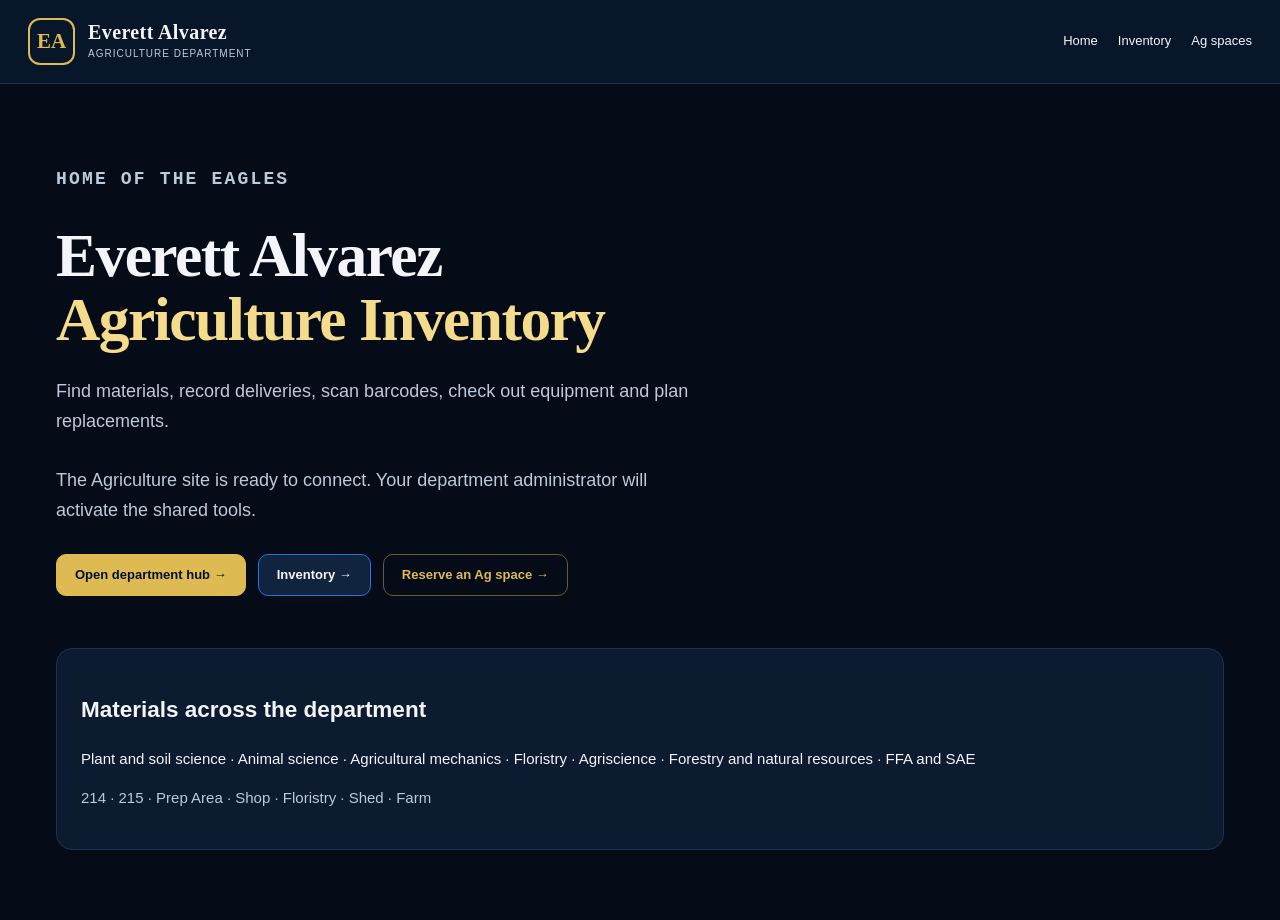
==== docs/inventory.html @ 9acf9d2a "initialize" ====
<!doctype html><html lang="en"><head><meta charset="utf-8"><meta name="viewport" content="width=device-width,initial-scale=1"><title>EAHS Agriculture Inventory</title><link rel="stylesheet" href="hub.css"></head><body data-page="inventory"><header class="hub-header"><div class="hub-head"><a class="hub-brand" href="index.html"><span class="hub-seal">EA</span><span><strong>Everett Alvarez</strong><small>Agriculture Department</small></span></a><nav class="hub-nav"><a href="index.html">Home</a><a href="inventory.html">Inventory</a><a href="reservations.html">Ag spaces</a></nav></div></header><main class="hub-shell"><section class="hub-hero"><p class="eyebrow">Home of the Eagles</p><h1>Everett Alvarez<br><span>Agriculture Inventory</span></h1><p>Find materials, record deliveries, scan barcodes, check out equipment and plan replacements.</p><p id="launchStatus" role="status">Opening the department tools…</p><div class="row"><a class="btn" data-open-page="hub" hidden>Open department hub →</a><a class="btn secondary" data-open-page="inventory" hidden>Inventory →</a><a class="btn subtle" data-open-page="reservations" hidden>Reserve an Ag space →</a></div><noscript>Enable JavaScript to open the shared department tools.</noscript></section><section class="panel"><h2>Materials across the department</h2><p>Plant and soil science · Animal science · Agricultural mechanics · Floristry · Agriscience · Forestry and natural resources · FFA and SAE</p><p class="muted">214 · 215 · Prep Area · Shop · Floristry · Shed · Farm</p></section></main><script src="site-config.js"></script><script src="launch.js"></script></body></html>
---- docs/hub.css ----
:root{color-scheme:dark;--bg:#050b17;--surface:#0c1b30;--surface2:#10243d;--line:#1d3250;--gold:#ddbb52;--gold2:#f5dc8c;--blue:#316de5;--text:#f3f5fa;--muted:#bdcadb;--green:#45c7a2;--red:#ed8394}*{box-sizing:border-box}body{margin:0;background:var(--bg);color:var(--text);font-family:Arial,Helvetica,sans-serif;font-size:15px;line-height:1.6}a{color:var(--gold);text-decoration:none}a:hover{text-decoration:underline}button,input,select,textarea{font:inherit}button,a,input,select,textarea{touch-action:manipulation}button{cursor:pointer}button:disabled{opacity:.55;cursor:wait}button:focus-visible,a:focus-visible{outline:3px solid var(--gold2);outline-offset:4px}.hub-header{position:sticky;top:0;z-index:5;background:#09182cee;border-bottom:1px solid var(--line);backdrop-filter:blur(10px)}.hub-head{max-width:1280px;margin:auto;display:flex;gap:28px;align-items:center;padding:18px 28px}.hub-brand{display:flex;align-items:center;gap:13px;color:var(--text);white-space:nowrap}.hub-brand:hover{text-decoration:none}.hub-seal{display:grid;place-items:center;width:47px;height:47px;border:2px solid var(--gold);border-radius:12px;color:var(--gold);font:700 21px Georgia,serif}.hub-brand strong{font:700 20px Georgia,serif;letter-spacing:.02em}.hub-brand small{display:block;color:var(--muted);font-size:10px;letter-spacing:.1em;text-transform:uppercase}.hub-nav{display:flex;align-items:center;gap:20px;margin-left:auto;white-space:nowrap}.hub-nav a,.hub-nav button{font-size:13px;color:var(--text);background:none;border:0;padding:5px 0}.hub-nav button.active{color:var(--gold)}.btn{display:inline-flex;align-items:center;justify-content:center;gap:7px;padding:11px 18px;border:1px solid var(--gold);border-radius:10px;background:var(--gold);color:#07111f;font-weight:700;font-size:13px;line-height:1.4;text-decoration:none}.btn:hover{background:var(--gold2);text-decoration:none}.btn.secondary{background:var(--surface2);color:var(--text);border-color:var(--blue)}.btn.subtle{background:transparent;color:var(--gold);border-color:#665b3b}.btn.small{padding:7px 11px;font-size:12px}.hub-shell{max-width:1280px;margin:auto;padding:38px 28px 70px}.eyebrow{font-family:monospace;font-size:11px;font-weight:700;letter-spacing:.12em;text-transform:uppercase;color:var(--gold);margin:0 0 12px}.hub-hero{position:relative;padding:42px 0 52px;isolation:isolate}.hub-hero h1{font:700 clamp(38px,4.8vw,65px)/1.05 Georgia,serif;letter-spacing:-.025em;margin:20px 0 24px}.hub-hero h1 span{color:var(--gold2)}.hub-hero p{font-size:18px;max-width:650px;color:var(--muted);line-height:1.7;margin-bottom:28px}.hero-grid{position:fixed;inset:0;pointer-events:none;z-index:-1;background-image:linear-gradient(#15315420 1px,transparent 1px),linear-gradient(90deg,#15315420 1px,transparent 1px);background-size:48px 48px;mask-image:linear-gradient(black,transparent 70%)}.atom{position:absolute;right:5%;top:100px;width:260px;height:260px;opacity:.25;z-index:-1}.row{display:flex;gap:12px;align-items:center;flex-wrap:wrap}.cards{display:grid;grid-template-columns:repeat(3,minmax(0,1fr));gap:22px}.card,.panel{background:var(--surface);border:1px solid var(--line);border-radius:16px;padding:24px;min-width:0}.card{display:flex;flex-direction:column}.card h2,.card h3{font-size:18px;line-height:1.4;margin:9px 0}.card p{color:var(--muted);font-size:13px;line-height:1.7;margin:8px 0 22px;white-space:pre-line;overflow-wrap:anywhere}.card-footer{display:flex;gap:12px;align-items:center;justify-content:space-between;border-top:1px solid var(--line);padding-top:16px;margin-top:auto;flex-wrap:wrap}.card-icon{width:44px;height:44px;display:grid;place-items:center;border:1px solid #665b3b;border-radius:12px;color:var(--gold);background:#e2bb5212;font-size:24px;margin-bottom:18px}.card time{font-family:monospace;font-size:12px;color:var(--gold);font-weight:700}.tag{display:inline-block;font-size:10px;border:1px solid #395581;padding:2px 7px;border-radius:4px;color:#a7c7f7;background:#21406a55}.tag.gold{color:var(--gold2);border-color:#665b3b;background:#59442155}.tag.green{color:var(--green);border-color:#1b5d4c}.muted{color:var(--muted)}.section-head{display:flex;justify-content:space-between;align-items:flex-end;gap:20px;margin:50px 0 24px}.section-head h1,.section-head h2,.page-title{font:700 clamp(26px,3vw,36px)/1.2 Georgia,serif;margin:0 0 12px}.section-head p{margin:0;color:var(--muted);max-width:730px}.toolbar{display:flex;gap:16px;align-items:center;justify-content:space-between;flex-wrap:wrap;background:var(--surface);border:1px solid var(--line);padding:18px 22px;border-radius:14px;margin:26px 0}.toolbar input{max-width:420px}.empty{border:1px dashed #334966;border-radius:14px;padding:28px;color:var(--muted);background:#0a172844}.empty h3{color:var(--text);margin:0 0 8px}.empty p{margin:0 0 18px}label{display:grid;gap:6px;font-size:13px;color:var(--muted)}input,select,textarea{width:100%;border:1px solid #365080;border-radius:8px;background:#050e1d;color:var(--text);padding:10px 12px;min-width:0}input:focus,select:focus,textarea:focus{outline:2px solid var(--blue);outline-offset:1px}textarea{resize:vertical}input[type=checkbox]{width:auto}input[type=date],input[type=time]{color-scheme:dark}.formgrid{display:grid;grid-template-columns:1fr 1fr;gap:16px}.full{grid-column:1/-1}.check{display:flex;align-items:center;gap:9px}.tablewrap{overflow:auto}table{width:100%;border-collapse:collapse;font-size:13px}th{text-align:left;text-transform:uppercase;font-family:monospace;color:var(--gold);font-size:11px;letter-spacing:.06em;background:#071221;padding:13px;white-space:nowrap}td{border-bottom:1px solid var(--line);padding:14px 13px;vertical-align:top}td small{display:block;color:var(--muted);margin-top:5px}.notice{border:1px solid #665b3b;padding:12px 16px;margin:0 0 20px;border-radius:10px;background:#59442133}.notice.error{border-color:#853b50;color:#ffc0cb}.status{color:var(--muted);font-size:12px}.hub-footer{max-width:1280px;margin:auto;padding:25px 28px;border-top:1px solid var(--line);display:flex;justify-content:space-between;gap:20px;color:var(--muted);font-size:12px}dialog{width:min(680px,calc(100vw - 30px));border:1px solid var(--line);border-radius:16px;padding:0;background:var(--surface);color:var(--text);max-height:90vh;box-shadow:0 24px 80px #0008}dialog::backdrop{background:#01040bd9}.modal-head{padding:20px 24px;border-bottom:1px solid var(--line);display:flex;align-items:center;justify-content:space-between}.modal-head h2{font:700 24px Georgia,serif;margin:0}.close{background:none;color:var(--muted);border:0;font-size:27px}.modal-body{padding:24px;overflow:auto;max-height:calc(90vh - 75px)}.formactions{display:flex;justify-content:flex-end;gap:10px;margin-top:24px}.form-error{color:#ffb6c4;font-size:13px;white-space:pre-line}.subhead{font-size:20px;margin:24px 0 18px}.department-nav a{color:var(--gold)}@media(max-width:1050px){.hub-head{flex-wrap:wrap;gap:12px}.hub-nav{width:100%;margin-left:0;overflow:auto;gap:22px}.hub-head>.btn{margin-left:auto}.atom{opacity:.12}.cards{gap:14px}.card{padding:20px}}@media(max-width:760px){.hub-shell{padding:24px 18px 45px}.hub-head{padding:15px 18px}.hub-brand strong{font-size:17px}.hub-brand small{font-size:9px}.cards{grid-template-columns:1fr}.section-head{align-items:flex-start;flex-direction:column;margin-top:35px}.hub-hero{padding:26px 0 36px}.hub-hero p{font-size:16px}.atom{right:0;width:200px}.formgrid{grid-template-columns:1fr}.full{grid-column:auto}.hub-footer{flex-direction:column}.toolbar input{max-width:100%}}

/* Department hub theme for the existing reservation controls. */
body{background:#050b17;color:#f3f5fa}.site-header{background:#050b17;padding:38px max(calc((100vw - 1224px)/2),28px) 22px}.site-header h1{font-family:Georgia,serif;font-size:clamp(28px,3vw,40px);font-weight:700;line-height:1.15}.site-header .eyebrow{color:#ddbb52}.subtitle{color:#bdcadb}.calendar-link{color:#ddbb52;border-color:#665b3b}.site-header+.department-nav{display:none}main{width:min(1224px,calc(100vw - 56px))}.notice{background:#59442133;border-color:#665b3b;color:#f5dc8c}.notice-icon{color:#ddbb52}.toolbar h2{color:#f3f5fa}.icon-button,.text-button{background:#0c1b30;border-color:#1d3250;color:#f3f5fa}.legend,.day-date,.status{color:#bdcadb}.day{background:#0c1b30;border-color:#1d3250}.day-header{border-color:#1d3250}.day.today{border-color:#ddbb52;box-shadow:none}.slot{background:#092622;border-color:#1b5d4c;color:#f3f5fa}.slot span{color:#bdcadb}.slot.booked{background:#25182b;border-color:#603046}.slot.booked strong{color:#e6bfd0}.empty-day{color:#bdcadb}.primary{background:#ddbb52;border-color:#ddbb52;color:#07111f}.secondary{background:#10243d;border-color:#365080;color:#f3f5fa}dialog{background:#0c1b30;color:#f3f5fa;border:1px solid #1d3250}.dialog-heading h2{font-family:Georgia,serif}.dialog-heading .eyebrow{color:#ddbb52}input,select,textarea{background:#050e1d;border-color:#365080;color:#f3f5fa}.setup-warning{background:#59442133;color:#f5dc8c}.department-nav a{background:#10243d;color:#f3f5fa;border-color:#365080}.hub-footer{margin-top:30px}@media(max-width:760px){main{width:calc(100vw - 36px)}.site-header{padding:28px 18px}.hub-head>.btn{margin-left:auto}}

input::placeholder,textarea::placeholder{color:#adbbcd;opacity:1}
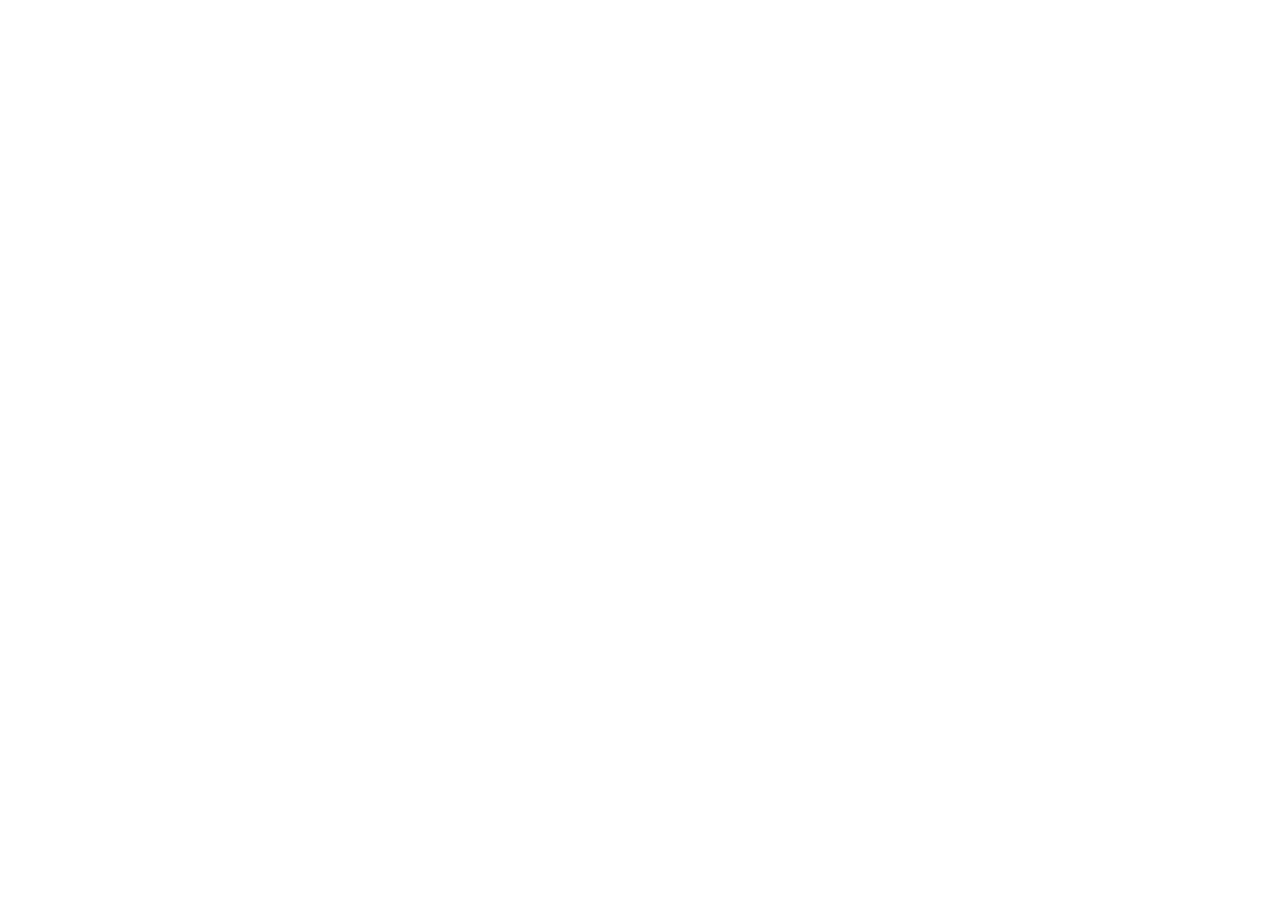
==== commit 0a40df7c: "invert and update" ====
--- a/docs/inventory.html
+++ b/docs/inventory.html
@@ -1 +1 @@
-<!doctype html><html lang="en"><head><meta charset="utf-8"><meta name="viewport" content="width=device-width,initial-scale=1"><title>EAHS Agriculture Inventory</title><link rel="stylesheet" href="hub.css"></head><body data-page="inventory"><header class="hub-header"><div class="hub-head"><a class="hub-brand" href="index.html"><span class="hub-seal">EA</span><span><strong>Everett Alvarez</strong><small>Agriculture Department</small></span></a><nav class="hub-nav"><a href="index.html">Home</a><a href="inventory.html">Inventory</a><a href="reservations.html">Ag spaces</a></nav></div></header><main class="hub-shell"><section class="hub-hero"><p class="eyebrow">Home of the Eagles</p><h1>Everett Alvarez<br><span>Agriculture Inventory</span></h1><p>Find materials, record deliveries, scan barcodes, check out equipment and plan replacements.</p><p id="launchStatus" role="status">Opening the department tools…</p><div class="row"><a class="btn" data-open-page="hub" hidden>Open department hub →</a><a class="btn secondary" data-open-page="inventory" hidden>Inventory →</a><a class="btn subtle" data-open-page="reservations" hidden>Reserve an Ag space →</a></div><noscript>Enable JavaScript to open the shared department tools.</noscript></section><section class="panel"><h2>Materials across the department</h2><p>Plant and soil science · Animal science · Agricultural mechanics · Floristry · Agriscience · Forestry and natural resources · FFA and SAE</p><p class="muted">214 · 215 · Prep Area · Shop · Floristry · Shed · Farm</p></section></main><script src="site-config.js"></script><script src="launch.js"></script></body></html>+<!doctype html><html lang="en"><head><meta charset="utf-8"><meta name="viewport" content="width=device-width,initial-scale=1"><title>EAHS Agriculture Inventory</title><link rel="stylesheet" href="hub.css"></head><body data-page="inventory"><header class="hub-header"><div class="hub-head"><a class="hub-brand" href="index.html"><span class="hub-seal">EA</span><span><strong>Everett Alvarez</strong><small>Agriculture Department</small></span></a><nav class="hub-nav"><a href="index.html">Home</a><a href="inventory.html">Inventory</a><a href="https://zelensky-ea.github.io/EAHS-Science/">Science Department ↗</a></nav></div></header><main class="hub-shell"><section class="hub-hero"><p class="eyebrow">Home of the Eagles</p><h1>Everett Alvarez<br><span>Agriculture Inventory</span></h1><p>Find materials, record deliveries, scan barcodes, check out equipment and plan replacements.</p><p id="launchStatus" role="status">Opening the department tools…</p><div class="row"><a class="btn" data-open-page="hub" hidden>Open department hub →</a><a class="btn secondary" data-open-page="inventory" hidden>Inventory →</a><a class="btn subtle" href="https://zelensky-ea.github.io/EAHS-Science/">Science Department ↗</a></div><noscript>Enable JavaScript to open the shared department tools.</noscript></section><section class="panel"><h2>Materials across the department</h2><p>Plant and soil science · Animal science · Agricultural mechanics · Floristry · Agriscience · Forestry and natural resources · FFA and SAE</p><p class="muted">214 · 215 · Prep Area · Shop · Floristry · Shed · Farm</p></section></main><script src="site-config.js"></script><script src="launch.js"></script></body></html>
--- a/docs/hub.css
+++ b/docs/hub.css
@@ -1,6 +1,9 @@
-:root{color-scheme:dark;--bg:#050b17;--surface:#0c1b30;--surface2:#10243d;--line:#1d3250;--gold:#ddbb52;--gold2:#f5dc8c;--blue:#316de5;--text:#f3f5fa;--muted:#bdcadb;--green:#45c7a2;--red:#ed8394}*{box-sizing:border-box}body{margin:0;background:var(--bg);color:var(--text);font-family:Arial,Helvetica,sans-serif;font-size:15px;line-height:1.6}a{color:var(--gold);text-decoration:none}a:hover{text-decoration:underline}button,input,select,textarea{font:inherit}button,a,input,select,textarea{touch-action:manipulation}button{cursor:pointer}button:disabled{opacity:.55;cursor:wait}button:focus-visible,a:focus-visible{outline:3px solid var(--gold2);outline-offset:4px}.hub-header{position:sticky;top:0;z-index:5;background:#09182cee;border-bottom:1px solid var(--line);backdrop-filter:blur(10px)}.hub-head{max-width:1280px;margin:auto;display:flex;gap:28px;align-items:center;padding:18px 28px}.hub-brand{display:flex;align-items:center;gap:13px;color:var(--text);white-space:nowrap}.hub-brand:hover{text-decoration:none}.hub-seal{display:grid;place-items:center;width:47px;height:47px;border:2px solid var(--gold);border-radius:12px;color:var(--gold);font:700 21px Georgia,serif}.hub-brand strong{font:700 20px Georgia,serif;letter-spacing:.02em}.hub-brand small{display:block;color:var(--muted);font-size:10px;letter-spacing:.1em;text-transform:uppercase}.hub-nav{display:flex;align-items:center;gap:20px;margin-left:auto;white-space:nowrap}.hub-nav a,.hub-nav button{font-size:13px;color:var(--text);background:none;border:0;padding:5px 0}.hub-nav button.active{color:var(--gold)}.btn{display:inline-flex;align-items:center;justify-content:center;gap:7px;padding:11px 18px;border:1px solid var(--gold);border-radius:10px;background:var(--gold);color:#07111f;font-weight:700;font-size:13px;line-height:1.4;text-decoration:none}.btn:hover{background:var(--gold2);text-decoration:none}.btn.secondary{background:var(--surface2);color:var(--text);border-color:var(--blue)}.btn.subtle{background:transparent;color:var(--gold);border-color:#665b3b}.btn.small{padding:7px 11px;font-size:12px}.hub-shell{max-width:1280px;margin:auto;padding:38px 28px 70px}.eyebrow{font-family:monospace;font-size:11px;font-weight:700;letter-spacing:.12em;text-transform:uppercase;color:var(--gold);margin:0 0 12px}.hub-hero{position:relative;padding:42px 0 52px;isolation:isolate}.hub-hero h1{font:700 clamp(38px,4.8vw,65px)/1.05 Georgia,serif;letter-spacing:-.025em;margin:20px 0 24px}.hub-hero h1 span{color:var(--gold2)}.hub-hero p{font-size:18px;max-width:650px;color:var(--muted);line-height:1.7;margin-bottom:28px}.hero-grid{position:fixed;inset:0;pointer-events:none;z-index:-1;background-image:linear-gradient(#15315420 1px,transparent 1px),linear-gradient(90deg,#15315420 1px,transparent 1px);background-size:48px 48px;mask-image:linear-gradient(black,transparent 70%)}.atom{position:absolute;right:5%;top:100px;width:260px;height:260px;opacity:.25;z-index:-1}.row{display:flex;gap:12px;align-items:center;flex-wrap:wrap}.cards{display:grid;grid-template-columns:repeat(3,minmax(0,1fr));gap:22px}.card,.panel{background:var(--surface);border:1px solid var(--line);border-radius:16px;padding:24px;min-width:0}.card{display:flex;flex-direction:column}.card h2,.card h3{font-size:18px;line-height:1.4;margin:9px 0}.card p{color:var(--muted);font-size:13px;line-height:1.7;margin:8px 0 22px;white-space:pre-line;overflow-wrap:anywhere}.card-footer{display:flex;gap:12px;align-items:center;justify-content:space-between;border-top:1px solid var(--line);padding-top:16px;margin-top:auto;flex-wrap:wrap}.card-icon{width:44px;height:44px;display:grid;place-items:center;border:1px solid #665b3b;border-radius:12px;color:var(--gold);background:#e2bb5212;font-size:24px;margin-bottom:18px}.card time{font-family:monospace;font-size:12px;color:var(--gold);font-weight:700}.tag{display:inline-block;font-size:10px;border:1px solid #395581;padding:2px 7px;border-radius:4px;color:#a7c7f7;background:#21406a55}.tag.gold{color:var(--gold2);border-color:#665b3b;background:#59442155}.tag.green{color:var(--green);border-color:#1b5d4c}.muted{color:var(--muted)}.section-head{display:flex;justify-content:space-between;align-items:flex-end;gap:20px;margin:50px 0 24px}.section-head h1,.section-head h2,.page-title{font:700 clamp(26px,3vw,36px)/1.2 Georgia,serif;margin:0 0 12px}.section-head p{margin:0;color:var(--muted);max-width:730px}.toolbar{display:flex;gap:16px;align-items:center;justify-content:space-between;flex-wrap:wrap;background:var(--surface);border:1px solid var(--line);padding:18px 22px;border-radius:14px;margin:26px 0}.toolbar input{max-width:420px}.empty{border:1px dashed #334966;border-radius:14px;padding:28px;color:var(--muted);background:#0a172844}.empty h3{color:var(--text);margin:0 0 8px}.empty p{margin:0 0 18px}label{display:grid;gap:6px;font-size:13px;color:var(--muted)}input,select,textarea{width:100%;border:1px solid #365080;border-radius:8px;background:#050e1d;color:var(--text);padding:10px 12px;min-width:0}input:focus,select:focus,textarea:focus{outline:2px solid var(--blue);outline-offset:1px}textarea{resize:vertical}input[type=checkbox]{width:auto}input[type=date],input[type=time]{color-scheme:dark}.formgrid{display:grid;grid-template-columns:1fr 1fr;gap:16px}.full{grid-column:1/-1}.check{display:flex;align-items:center;gap:9px}.tablewrap{overflow:auto}table{width:100%;border-collapse:collapse;font-size:13px}th{text-align:left;text-transform:uppercase;font-family:monospace;color:var(--gold);font-size:11px;letter-spacing:.06em;background:#071221;padding:13px;white-space:nowrap}td{border-bottom:1px solid var(--line);padding:14px 13px;vertical-align:top}td small{display:block;color:var(--muted);margin-top:5px}.notice{border:1px solid #665b3b;padding:12px 16px;margin:0 0 20px;border-radius:10px;background:#59442133}.notice.error{border-color:#853b50;color:#ffc0cb}.status{color:var(--muted);font-size:12px}.hub-footer{max-width:1280px;margin:auto;padding:25px 28px;border-top:1px solid var(--line);display:flex;justify-content:space-between;gap:20px;color:var(--muted);font-size:12px}dialog{width:min(680px,calc(100vw - 30px));border:1px solid var(--line);border-radius:16px;padding:0;background:var(--surface);color:var(--text);max-height:90vh;box-shadow:0 24px 80px #0008}dialog::backdrop{background:#01040bd9}.modal-head{padding:20px 24px;border-bottom:1px solid var(--line);display:flex;align-items:center;justify-content:space-between}.modal-head h2{font:700 24px Georgia,serif;margin:0}.close{background:none;color:var(--muted);border:0;font-size:27px}.modal-body{padding:24px;overflow:auto;max-height:calc(90vh - 75px)}.formactions{display:flex;justify-content:flex-end;gap:10px;margin-top:24px}.form-error{color:#ffb6c4;font-size:13px;white-space:pre-line}.subhead{font-size:20px;margin:24px 0 18px}.department-nav a{color:var(--gold)}@media(max-width:1050px){.hub-head{flex-wrap:wrap;gap:12px}.hub-nav{width:100%;margin-left:0;overflow:auto;gap:22px}.hub-head>.btn{margin-left:auto}.atom{opacity:.12}.cards{gap:14px}.card{padding:20px}}@media(max-width:760px){.hub-shell{padding:24px 18px 45px}.hub-head{padding:15px 18px}.hub-brand strong{font-size:17px}.hub-brand small{font-size:9px}.cards{grid-template-columns:1fr}.section-head{align-items:flex-start;flex-direction:column;margin-top:35px}.hub-hero{padding:26px 0 36px}.hub-hero p{font-size:16px}.atom{right:0;width:200px}.formgrid{grid-template-columns:1fr}.full{grid-column:auto}.hub-footer{flex-direction:column}.toolbar input{max-width:100%}}
+:root{color-scheme:light;--bg:#f6edcc;--surface:#fffaf0;--surface2:#eee1bb;--line:#cdbd8f;--gold:#173657;--gold2:#244a73;--blue:#315e8b;--text:#142d4b;--muted:#526174;--green:#176346;--red:#9b2841}*{box-sizing:border-box}body{margin:0;background:var(--bg);color:var(--text);font-family:Arial,Helvetica,sans-serif;font-size:15px;line-height:1.6}a{color:var(--gold);text-decoration:none}a:hover{text-decoration:underline}button,input,select,textarea{font:inherit}button,a,input,select,textarea{touch-action:manipulation}button{cursor:pointer}button:disabled{opacity:.55;cursor:wait}button:focus-visible,a:focus-visible{outline:3px solid var(--gold2);outline-offset:4px}.hub-header{position:sticky;top:0;z-index:5;background:#ddbb52f2;border-bottom:1px solid var(--line);backdrop-filter:blur(10px)}.hub-head{max-width:1280px;margin:auto;display:flex;gap:28px;align-items:center;padding:18px 28px}.hub-brand{display:flex;align-items:center;gap:13px;color:var(--text);white-space:nowrap}.hub-brand:hover{text-decoration:none}.hub-seal{display:grid;place-items:center;width:47px;height:47px;border:2px solid var(--gold);border-radius:12px;color:var(--gold);font:700 21px Georgia,serif}.hub-brand strong{font:700 20px Georgia,serif;letter-spacing:.02em}.hub-brand small{display:block;color:var(--muted);font-size:10px;letter-spacing:.1em;text-transform:uppercase}.hub-nav{display:flex;align-items:center;gap:20px;margin-left:auto;white-space:nowrap}.hub-nav a,.hub-nav button{font-size:13px;color:var(--text);background:none;border:0;padding:5px 0}.hub-nav button.active{color:var(--gold)}.btn{display:inline-flex;align-items:center;justify-content:center;gap:7px;padding:11px 18px;border:1px solid var(--gold);border-radius:10px;background:var(--gold);color:#fffaf0;font-weight:700;font-size:13px;line-height:1.4;text-decoration:none}.btn:hover{background:var(--gold2);text-decoration:none}.btn.secondary{background:var(--surface2);color:var(--text);border-color:var(--blue)}.btn.subtle{background:transparent;color:var(--gold);border-color:#b7a474}.btn.small{padding:7px 11px;font-size:12px}.hub-shell{max-width:1280px;margin:auto;padding:38px 28px 70px}.eyebrow{font-family:monospace;font-size:11px;font-weight:700;letter-spacing:.12em;text-transform:uppercase;color:var(--gold);margin:0 0 12px}.hub-hero{position:relative;padding:42px 0 52px;isolation:isolate}.hub-hero h1{font:700 clamp(38px,4.8vw,65px)/1.05 Georgia,serif;letter-spacing:-.025em;margin:20px 0 24px}.hub-hero h1 span{color:var(--gold2)}.hub-hero p{font-size:18px;max-width:650px;color:var(--muted);line-height:1.7;margin-bottom:28px}.hero-grid{position:fixed;inset:0;pointer-events:none;z-index:-1;background-image:linear-gradient(#17365710 1px,transparent 1px),linear-gradient(90deg,#17365710 1px,transparent 1px);background-size:48px 48px;mask-image:linear-gradient(black,transparent 70%)}.atom{position:absolute;right:5%;top:100px;width:260px;height:260px;opacity:.25;z-index:-1}.row{display:flex;gap:12px;align-items:center;flex-wrap:wrap}.cards{display:grid;grid-template-columns:repeat(3,minmax(0,1fr));gap:22px}.card,.panel{background:var(--surface);border:1px solid var(--line);border-radius:16px;padding:24px;min-width:0}.card{display:flex;flex-direction:column}.card h2,.card h3{font-size:18px;line-height:1.4;margin:9px 0}.card p{color:var(--muted);font-size:13px;line-height:1.7;margin:8px 0 22px;white-space:pre-line;overflow-wrap:anywhere}.card-footer{display:flex;gap:12px;align-items:center;justify-content:space-between;border-top:1px solid var(--line);padding-top:16px;margin-top:auto;flex-wrap:wrap}.card-icon{width:44px;height:44px;display:grid;place-items:center;border:1px solid #b7a474;border-radius:12px;color:var(--gold);background:#1736570d;font-size:24px;margin-bottom:18px}.card time{font-family:monospace;font-size:12px;color:var(--gold);font-weight:700}.tag{display:inline-block;font-size:10px;border:1px solid #a5b4bf;padding:2px 7px;border-radius:4px;color:#244a73;background:#e1eaf2}.tag.gold{color:var(--gold2);border-color:#b7a474;background:#eee1bb}.tag.green{color:var(--green);border-color:#82ae97}.muted{color:var(--muted)}.section-head{display:flex;justify-content:space-between;align-items:flex-end;gap:20px;margin:50px 0 24px}.section-head h1,.section-head h2,.page-title{font:700 clamp(26px,3vw,36px)/1.2 Georgia,serif;margin:0 0 12px}.section-head p{margin:0;color:var(--muted);max-width:730px}.toolbar{display:flex;gap:16px;align-items:center;justify-content:space-between;flex-wrap:wrap;background:var(--surface);border:1px solid var(--line);padding:18px 22px;border-radius:14px;margin:26px 0}.toolbar input{max-width:420px}.empty{border:1px dashed #b7a474;border-radius:14px;padding:28px;color:var(--muted);background:#fffaf080}.empty h3{color:var(--text);margin:0 0 8px}.empty p{margin:0 0 18px}label{display:grid;gap:6px;font-size:13px;color:var(--muted)}input,select,textarea{width:100%;border:1px solid #a5b4bf;border-radius:8px;background:#fffdf7;color:var(--text);padding:10px 12px;min-width:0}input:focus,select:focus,textarea:focus{outline:2px solid var(--blue);outline-offset:1px}textarea{resize:vertical}input[type=checkbox]{width:auto}input[type=date],input[type=time]{color-scheme:light}.formgrid{display:grid;grid-template-columns:1fr 1fr;gap:16px}.full{grid-column:1/-1}.check{display:flex;align-items:center;gap:9px}.tablewrap{overflow:auto}table{width:100%;border-collapse:collapse;font-size:13px}th{text-align:left;text-transform:uppercase;font-family:monospace;color:var(--gold);font-size:11px;letter-spacing:.06em;background:#efe3bd;padding:13px;white-space:nowrap}td{border-bottom:1px solid var(--line);padding:14px 13px;vertical-align:top}td small{display:block;color:var(--muted);margin-top:5px}.notice{border:1px solid #b7a474;padding:12px 16px;margin:0 0 20px;border-radius:10px;background:#f0e5c4}.notice.error{border-color:#c4939c;color:#9b2841}.status{color:var(--muted);font-size:12px}.hub-footer{max-width:1280px;margin:auto;padding:25px 28px;border-top:1px solid var(--line);display:flex;justify-content:space-between;gap:20px;color:var(--muted);font-size:12px}dialog{width:min(680px,calc(100vw - 30px));border:1px solid var(--line);border-radius:16px;padding:0;background:var(--surface);color:var(--text);max-height:90vh;box-shadow:0 24px 80px #0008}dialog::backdrop{background:#142d4b99}.modal-head{padding:20px 24px;border-bottom:1px solid var(--line);display:flex;align-items:center;justify-content:space-between}.modal-head h2{font:700 24px Georgia,serif;margin:0}.close{background:none;color:var(--muted);border:0;font-size:27px}.modal-body{padding:24px;overflow:auto;max-height:calc(90vh - 75px)}.formactions{display:flex;justify-content:flex-end;gap:10px;margin-top:24px}.form-error{color:#9b2841;font-size:13px;white-space:pre-line}.subhead{font-size:20px;margin:24px 0 18px}.department-nav a{color:var(--gold)}@media(max-width:1050px){.hub-head{flex-wrap:wrap;gap:12px}.hub-nav{width:100%;margin-left:0;overflow:auto;gap:22px}.hub-head>.btn{margin-left:auto}.atom{opacity:.12}.cards{gap:14px}.card{padding:20px}}@media(max-width:760px){.hub-shell{padding:24px 18px 45px}.hub-head{padding:15px 18px}.hub-brand strong{font-size:17px}.hub-brand small{font-size:9px}.cards{grid-template-columns:1fr}.section-head{align-items:flex-start;flex-direction:column;margin-top:35px}.hub-hero{padding:26px 0 36px}.hub-hero p{font-size:16px}.atom{right:0;width:200px}.formgrid{grid-template-columns:1fr}.full{grid-column:auto}.hub-footer{flex-direction:column}.toolbar input{max-width:100%}}
 
 /* Department hub theme for the existing reservation controls. */
-body{background:#050b17;color:#f3f5fa}.site-header{background:#050b17;padding:38px max(calc((100vw - 1224px)/2),28px) 22px}.site-header h1{font-family:Georgia,serif;font-size:clamp(28px,3vw,40px);font-weight:700;line-height:1.15}.site-header .eyebrow{color:#ddbb52}.subtitle{color:#bdcadb}.calendar-link{color:#ddbb52;border-color:#665b3b}.site-header+.department-nav{display:none}main{width:min(1224px,calc(100vw - 56px))}.notice{background:#59442133;border-color:#665b3b;color:#f5dc8c}.notice-icon{color:#ddbb52}.toolbar h2{color:#f3f5fa}.icon-button,.text-button{background:#0c1b30;border-color:#1d3250;color:#f3f5fa}.legend,.day-date,.status{color:#bdcadb}.day{background:#0c1b30;border-color:#1d3250}.day-header{border-color:#1d3250}.day.today{border-color:#ddbb52;box-shadow:none}.slot{background:#092622;border-color:#1b5d4c;color:#f3f5fa}.slot span{color:#bdcadb}.slot.booked{background:#25182b;border-color:#603046}.slot.booked strong{color:#e6bfd0}.empty-day{color:#bdcadb}.primary{background:#ddbb52;border-color:#ddbb52;color:#07111f}.secondary{background:#10243d;border-color:#365080;color:#f3f5fa}dialog{background:#0c1b30;color:#f3f5fa;border:1px solid #1d3250}.dialog-heading h2{font-family:Georgia,serif}.dialog-heading .eyebrow{color:#ddbb52}input,select,textarea{background:#050e1d;border-color:#365080;color:#f3f5fa}.setup-warning{background:#59442133;color:#f5dc8c}.department-nav a{background:#10243d;color:#f3f5fa;border-color:#365080}.hub-footer{margin-top:30px}@media(max-width:760px){main{width:calc(100vw - 36px)}.site-header{padding:28px 18px}.hub-head>.btn{margin-left:auto}}
+body{background:#f6edcc;color:#142d4b}.site-header{background:#f6edcc;padding:38px max(calc((100vw - 1224px)/2),28px) 22px}.site-header h1{font-family:Georgia,serif;font-size:clamp(28px,3vw,40px);font-weight:700;line-height:1.15}.site-header .eyebrow{color:#173657}.subtitle{color:#526174}.calendar-link{color:#173657;border-color:#b7a474}.site-header+.department-nav{display:none}main{width:min(1224px,calc(100vw - 56px))}.notice{background:#f0e5c4;border-color:#b7a474;color:#244a73}.notice-icon{color:#173657}.toolbar h2{color:#142d4b}.icon-button,.text-button{background:#fffaf0;border-color:#cdbd8f;color:#142d4b}.legend,.day-date,.status{color:#526174}.day{background:#fffaf0;border-color:#cdbd8f}.day-header{border-color:#cdbd8f}.day.today{border-color:#173657;box-shadow:none}.slot{background:#e1f1e6;border-color:#82ae97;color:#142d4b}.slot span{color:#526174}.slot.booked{background:#fbe5e8;border-color:#c4939c}.slot.booked strong{color:#8e2941}.empty-day{color:#526174}.primary{background:#173657;border-color:#173657;color:#fffaf0}.secondary{background:#eee1bb;border-color:#a5b4bf;color:#142d4b}dialog{background:#fffaf0;color:#142d4b;border:1px solid #cdbd8f}.dialog-heading h2{font-family:Georgia,serif}.dialog-heading .eyebrow{color:#173657}input,select,textarea{background:#fffdf7;border-color:#a5b4bf;color:#142d4b}.setup-warning{background:#f0e5c4;color:#244a73}.department-nav a{background:#eee1bb;color:#142d4b;border-color:#a5b4bf}.hub-footer{margin-top:30px}@media(max-width:760px){main{width:calc(100vw - 36px)}.site-header{padding:28px 18px}.hub-head>.btn{margin-left:auto}}
 
-input::placeholder,textarea::placeholder{color:#adbbcd;opacity:1}
+input::placeholder,textarea::placeholder{color:#677484;opacity:1}
+
+/* Gold header needs darker secondary text than cream content panels. */
+.hub-header .hub-brand small{color:#28445d}
